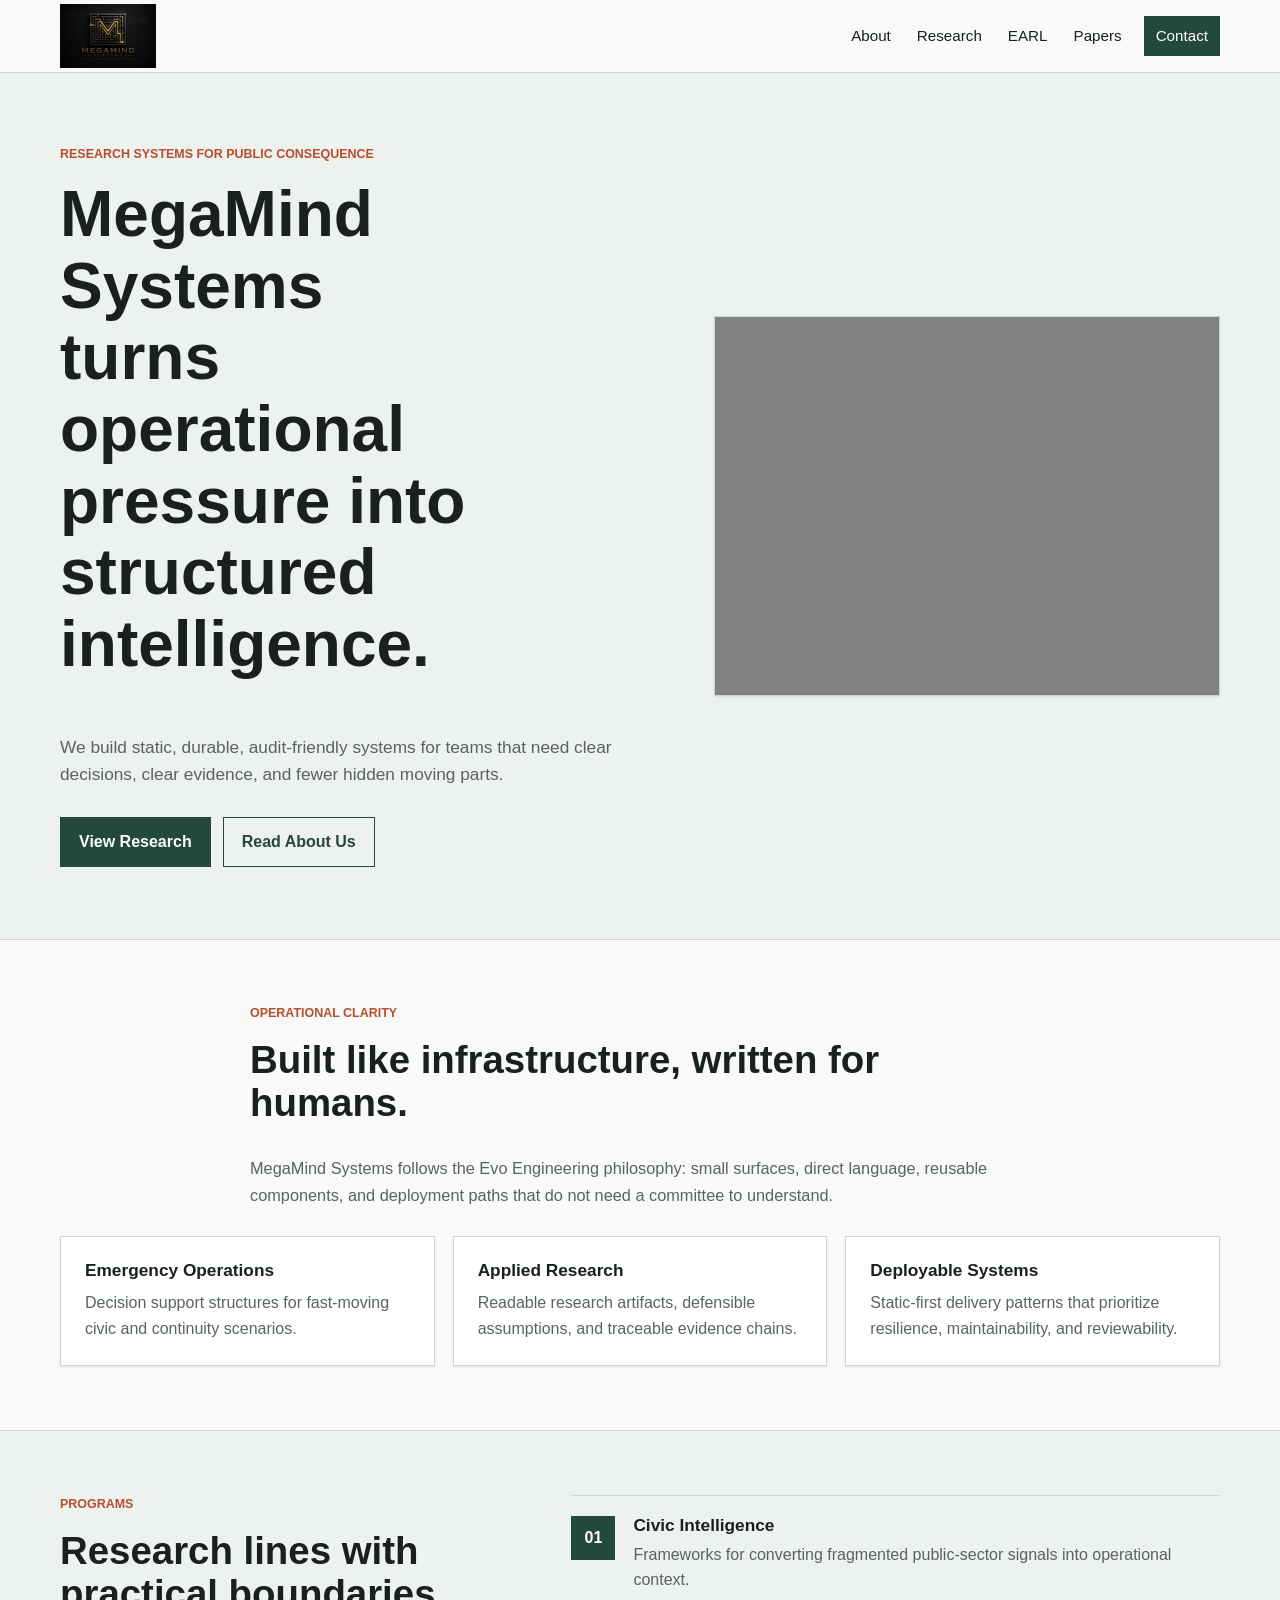
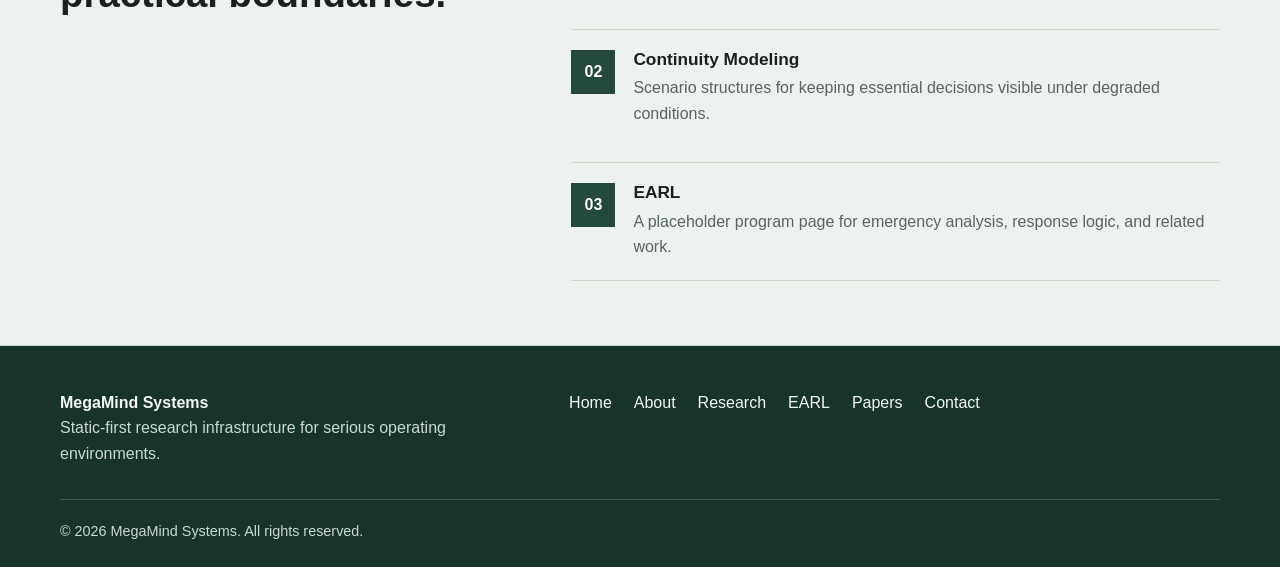
==== index.html @ a93fa143 "Initial MegaMind launch build" ====
<!doctype html>
<html lang="en">
  <head>
    <meta charset="utf-8">
    <meta name="viewport" content="width=device-width, initial-scale=1">
    <title>MegaMind Systems | Civic Intelligence for Operational Pressure</title>
    <meta name="description" content="MegaMind Systems builds clear, deployable research systems for emergency management, public-sector operations, and high-consequence decision support.">
    <link rel="canonical" href="https://megamindsystems.com/">
    <link rel="icon" href="images/megamind-favicon.svg" type="image/svg+xml">
    <link rel="icon" href="images/favicon-32.png" sizes="32x32" type="image/png">
    <link rel="icon" href="images/favicon-16.png" sizes="16x16" type="image/png">
    <link rel="apple-touch-icon" href="images/apple-touch-icon.png">
    <meta property="og:type" content="website">
    <meta property="og:title" content="MegaMind Systems">
    <meta property="og:description" content="Research-grade systems for operational pressure, civic intelligence, and emergency management workflows.">
    <meta property="og:url" content="https://megamindsystems.com/">
    <meta property="og:image" content="https://megamindsystems.com/images/logo-primary.webp">
    <meta name="twitter:card" content="summary_large_image">
    <meta name="twitter:title" content="MegaMind Systems">
    <meta name="twitter:description" content="Civic intelligence systems built for clarity, maintainability, and deployment.">
    <meta name="twitter:image" content="https://megamindsystems.com/images/logo-primary.webp">
    <link rel="stylesheet" href="css/main.css">
    <script type="application/ld+json">
      {
        "@context": "https://schema.org",
        "@type": "Organization",
        "name": "MegaMind Systems",
        "url": "https://megamindsystems.com/",
        "logo": "https://megamindsystems.com/images/logo-primary.webp",
        "description": "MegaMind Systems develops research systems for emergency management, civic operations, and high-consequence decision support.",
        "sameAs": []
      }
    </script>
  </head>
  <body>
    <a class="skip-link" href="#main">Skip to main content</a>
    <header class="site-header" data-header>
      <nav class="site-nav container" aria-label="Primary navigation">
        <a class="brand" href="index.html" aria-label="MegaMind Systems home">
          <img class="brand-mark" src="images/logo-primary.webp" width="1536" height="1024" alt="" aria-hidden="true">
          <span class="brand-text">MegaMind Systems</span>
        </a>
        <button class="nav-toggle" type="button" aria-expanded="false" aria-controls="primary-menu" data-nav-toggle>
          <span class="nav-toggle-line"></span>
          <span class="sr-only">Menu</span>
        </button>
        <div class="nav-menu" id="primary-menu" data-nav-menu>
          <a href="about.html">About</a>
          <a href="research.html">Research</a>
          <a href="earl.html">EARL</a>
          <a href="papers.html">Papers</a>
          <a class="nav-cta" href="contact.html">Contact</a>
        </div>
      </nav>
    </header>

    <main id="main">
      <section class="hero hero-home">
        <div class="container hero-grid">
          <div class="hero-copy">
            <p class="eyebrow">Research systems for public consequence</p>
            <h1>MegaMind Systems turns operational pressure into structured intelligence.</h1>
            <p class="hero-lede">We build static, durable, audit-friendly systems for teams that need clear decisions, clear evidence, and fewer hidden moving parts.</p>
            <div class="hero-actions">
              <a class="button button-primary" href="research.html">View Research</a>
              <a class="button button-secondary" href="about.html">Read About Us</a>
            </div>
          </div>
          <figure class="hero-media">
            <img src="images/home-lab-placeholder.webp" width="720" height="520" alt="Placeholder image of an operations research lab">
          </figure>
        </div>
      </section>

      <section class="section">
        <div class="container section-header">
          <p class="eyebrow">Operational clarity</p>
          <h2>Built like infrastructure, written for humans.</h2>
          <p>MegaMind Systems follows the Evo Engineering philosophy: small surfaces, direct language, reusable components, and deployment paths that do not need a committee to understand.</p>
        </div>
        <div class="container card-grid three">
          <article class="card">
            <h3>Emergency Operations</h3>
            <p>Decision support structures for fast-moving civic and continuity scenarios.</p>
          </article>
          <article class="card">
            <h3>Applied Research</h3>
            <p>Readable research artifacts, defensible assumptions, and traceable evidence chains.</p>
          </article>
          <article class="card">
            <h3>Deployable Systems</h3>
            <p>Static-first delivery patterns that prioritize resilience, maintainability, and reviewability.</p>
          </article>
        </div>
      </section>

      <section class="section section-muted">
        <div class="container split">
          <div>
            <p class="eyebrow">Programs</p>
            <h2>Research lines with practical boundaries.</h2>
          </div>
          <div class="stack">
            <article class="feature-row">
              <span class="feature-code">01</span>
              <div>
                <h3>Civic Intelligence</h3>
                <p>Frameworks for converting fragmented public-sector signals into operational context.</p>
              </div>
            </article>
            <article class="feature-row">
              <span class="feature-code">02</span>
              <div>
                <h3>Continuity Modeling</h3>
                <p>Scenario structures for keeping essential decisions visible under degraded conditions.</p>
              </div>
            </article>
            <article class="feature-row">
              <span class="feature-code">03</span>
              <div>
                <h3>EARL</h3>
                <p>A placeholder program page for emergency analysis, response logic, and related work.</p>
              </div>
            </article>
          </div>
        </div>
      </section>
    </main>

    <footer class="site-footer">
      <div class="container footer-grid">
        <div>
          <strong>MegaMind Systems</strong>
          <p>Static-first research infrastructure for serious operating environments.</p>
        </div>
        <nav aria-label="Footer navigation">
          <a href="index.html">Home</a>
          <a href="about.html">About</a>
          <a href="research.html">Research</a>
          <a href="earl.html">EARL</a>
          <a href="papers.html">Papers</a>
          <a href="contact.html">Contact</a>
        </nav>
      </div>
      <div class="container footer-bottom">
        <span>&copy; <span data-year>2026</span> MegaMind Systems. All rights reserved.</span>
      </div>
    </footer>
    <script src="js/site.js" defer></script>
  </body>
</html>
---- css/main.css ----
@import url("utilities.css");
@import url("nav.css");
@import url("hero.css");
@import url("sections.css");
@import url("cards.css");
@import url("responsive.css");

:root {
  color-scheme: light;
  --color-ink: #18211e;
  --color-muted: #58645f;
  --color-subtle: #eef2ef;
  --color-panel: #ffffff;
  --color-border: #cdd7d0;
  --color-field: #f7f9f7;
  --color-command: #23483c;
  --color-command-dark: #18332b;
  --color-accent: #b64e2f;
  --color-lab: #d8e4df;
  --shadow-sm: 0 1px 2px rgb(24 33 30 / 10%);
  --shadow-md: 0 14px 35px rgb(24 33 30 / 12%);
  --font-base: Arial, Helvetica, sans-serif;
  --max-width: 1160px;
  --header-height: 72px;
}

* {
  box-sizing: border-box;
}

html {
  scroll-behavior: smooth;
}

body {
  margin: 0;
  background: #f9faf8;
  color: var(--color-ink);
  font-family: var(--font-base);
  font-size: 16px;
  line-height: 1.6;
}

img {
  display: block;
  max-width: 100%;
  height: auto;
}

a {
  color: inherit;
}

h1,
h2,
h3,
p {
  margin-top: 0;
}

h1,
h2,
h3 {
  line-height: 1.12;
}

h1 {
  font-size: clamp(2.25rem, 5vw, 4.75rem);
  max-width: 12ch;
}

h2 {
  font-size: clamp(1.65rem, 3vw, 2.5rem);
}

h3 {
  font-size: 1.08rem;
}

main {
  min-height: 60vh;
}

.site-footer {
  background: var(--color-command-dark);
  color: #f4f8f5;
  padding: 44px 0 24px;
}

.footer-grid {
  display: grid;
  gap: 28px;
}

.footer-grid p {
  max-width: 38rem;
  margin-bottom: 0;
  color: #cbd8d1;
}

.footer-grid nav {
  display: flex;
  flex-wrap: wrap;
  gap: 14px 22px;
}

.footer-grid a {
  color: #f4f8f5;
  text-decoration: none;
}

.footer-grid a:hover {
  text-decoration: underline;
}

.footer-bottom {
  margin-top: 32px;
  padding-top: 20px;
  border-top: 1px solid rgb(244 248 245 / 18%);
  color: #cbd8d1;
  font-size: 0.9rem;
}
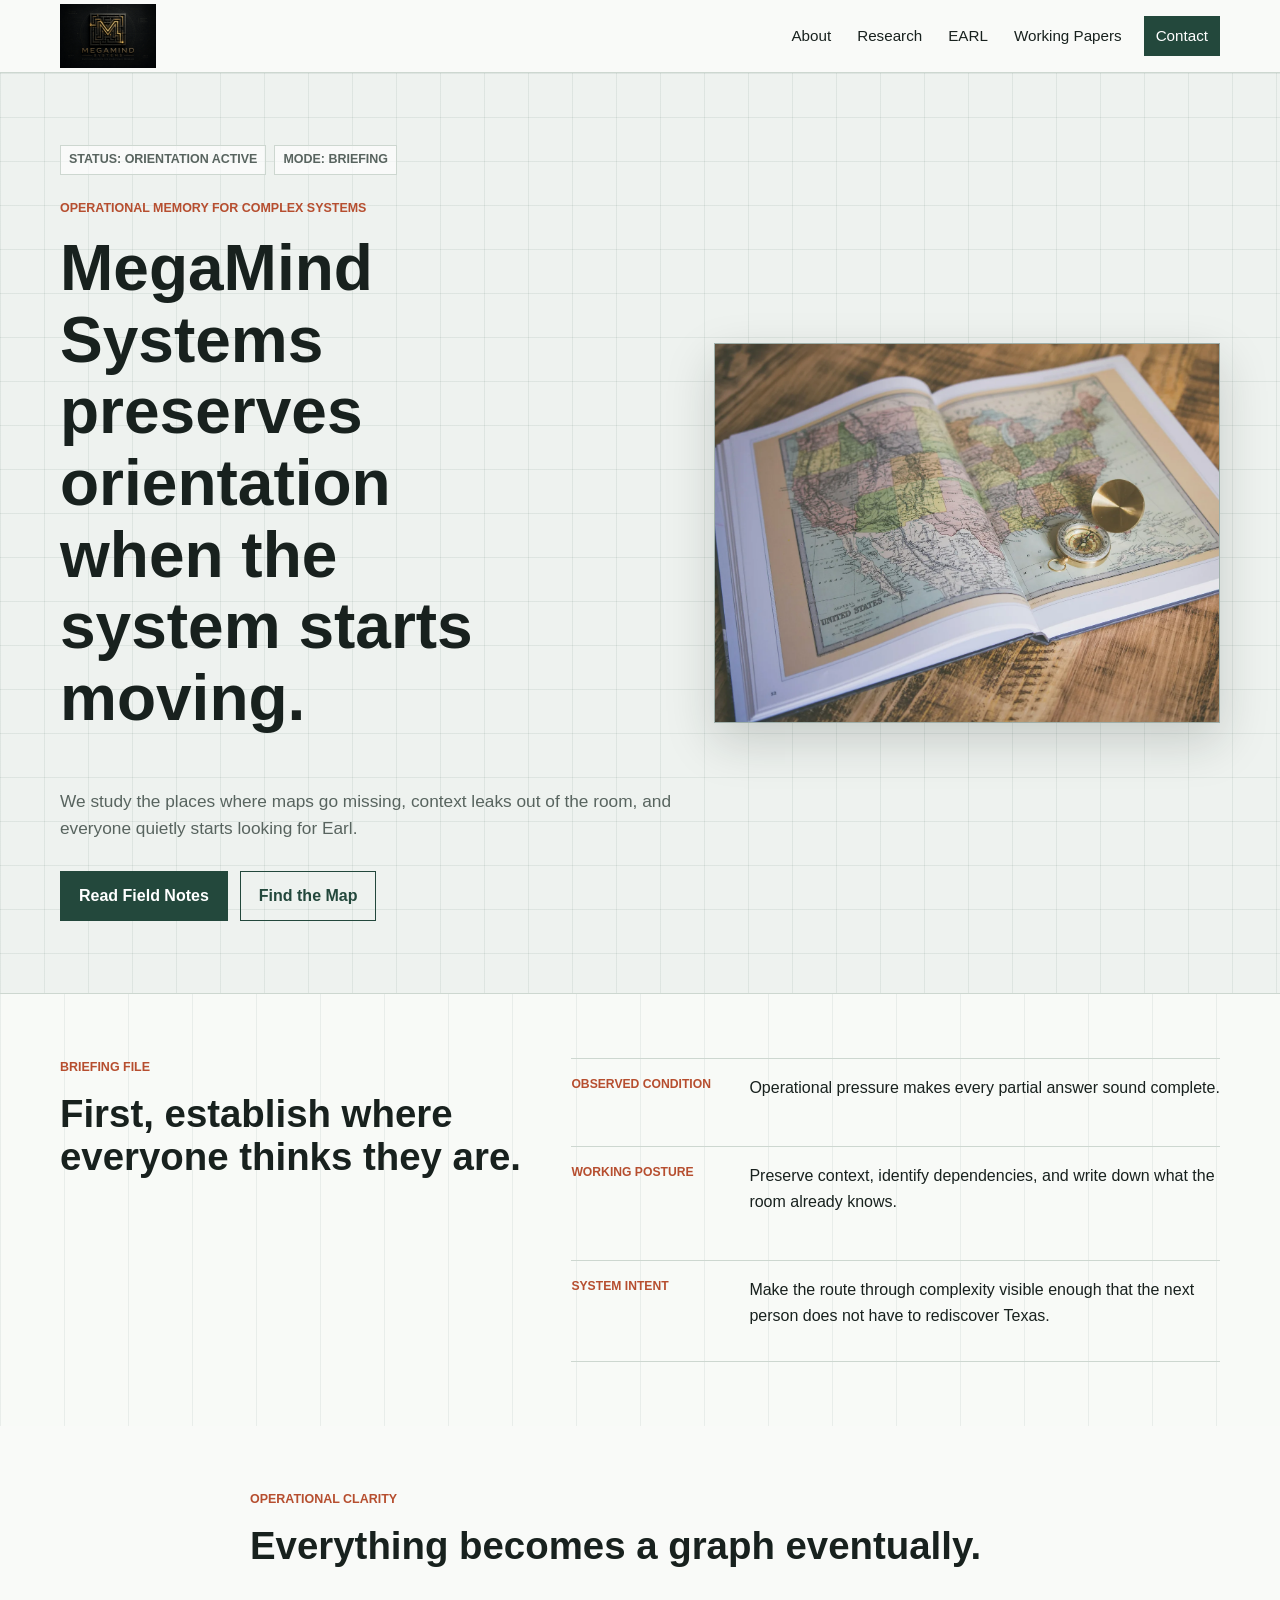
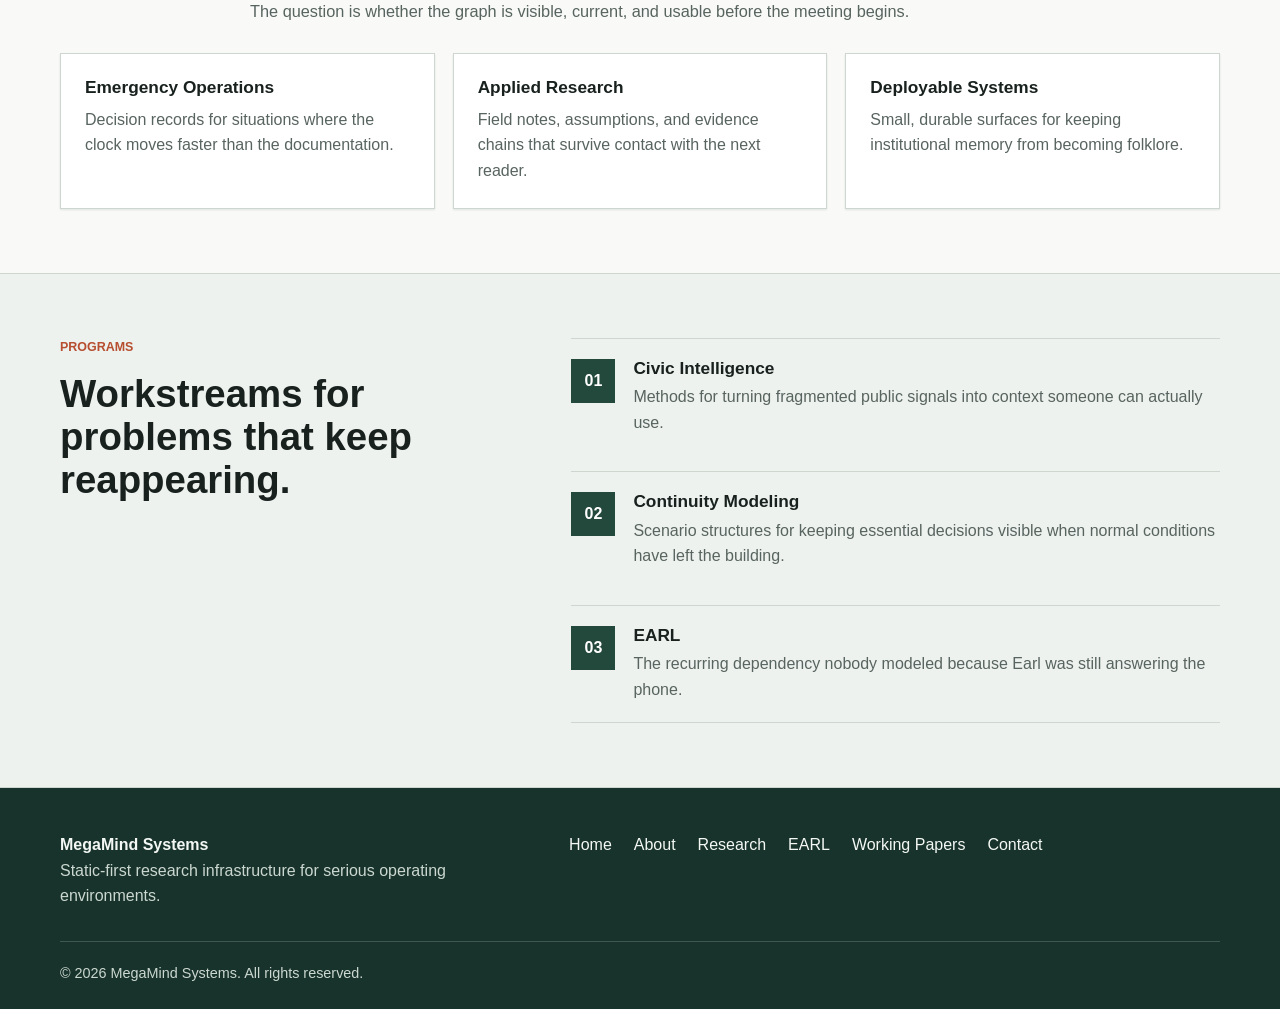
==== commit 013b0c4d: "Publish MegaMind archive architecture and WP-001" ====
--- a/index.html
+++ b/index.html
@@ -14,11 +14,11 @@
     <meta property="og:title" content="MegaMind Systems">
     <meta property="og:description" content="Research-grade systems for operational pressure, civic intelligence, and emergency management workflows.">
     <meta property="og:url" content="https://megamindsystems.com/">
-    <meta property="og:image" content="https://megamindsystems.com/images/logo-primary.webp">
+    <meta property="og:image" content="https://megamindsystems.com/images/og-megamind.webp">
     <meta name="twitter:card" content="summary_large_image">
     <meta name="twitter:title" content="MegaMind Systems">
     <meta name="twitter:description" content="Civic intelligence systems built for clarity, maintainability, and deployment.">
-    <meta name="twitter:image" content="https://megamindsystems.com/images/logo-primary.webp">
+    <meta name="twitter:image" content="https://megamindsystems.com/images/og-megamind.webp">
     <link rel="stylesheet" href="css/main.css">
     <script type="application/ld+json">
       {
@@ -48,48 +48,75 @@
           <a href="about.html">About</a>
           <a href="research.html">Research</a>
           <a href="earl.html">EARL</a>
-          <a href="papers.html">Papers</a>
+          <a href="papers.html">Working Papers</a>
           <a class="nav-cta" href="contact.html">Contact</a>
         </div>
       </nav>
     </header>
 
     <main id="main">
-      <section class="hero hero-home">
+      <section class="hero hero-home hero-atmospheric hero-briefing">
         <div class="container hero-grid">
           <div class="hero-copy">
-            <p class="eyebrow">Research systems for public consequence</p>
-            <h1>MegaMind Systems turns operational pressure into structured intelligence.</h1>
-            <p class="hero-lede">We build static, durable, audit-friendly systems for teams that need clear decisions, clear evidence, and fewer hidden moving parts.</p>
+            <div class="briefing-strip" aria-label="Operational status">
+              <span>Status: Orientation Active</span>
+              <span>Mode: Briefing</span>
+            </div>
+            <p class="eyebrow">Operational memory for complex systems</p>
+            <h1>MegaMind Systems preserves orientation when the system starts moving.</h1>
+            <p class="hero-lede">We study the places where maps go missing, context leaks out of the room, and everyone quietly starts looking for Earl.</p>
             <div class="hero-actions">
-              <a class="button button-primary" href="research.html">View Research</a>
-              <a class="button button-secondary" href="about.html">Read About Us</a>
+              <a class="button button-primary" href="research.html">Read Field Notes</a>
+              <a class="button button-secondary" href="about.html">Find the Map</a>
             </div>
           </div>
           <figure class="hero-media">
-            <img src="images/home-lab-placeholder.webp" width="720" height="520" alt="Placeholder image of an operations research lab">
+            <img src="images/about-hero.webp" width="1600" height="1067" alt="Placeholder image of an operations research lab">
           </figure>
+        </div>
+      </section>
+
+      <section class="section section-archive">
+        <div class="container split">
+          <div>
+            <p class="eyebrow">Briefing file</p>
+            <h2>First, establish where everyone thinks they are.</h2>
+          </div>
+          <div class="record-grid">
+            <article class="record-row">
+              <span class="record-label">Observed condition</span>
+              <p>Operational pressure makes every partial answer sound complete.</p>
+            </article>
+            <article class="record-row">
+              <span class="record-label">Working posture</span>
+              <p>Preserve context, identify dependencies, and write down what the room already knows.</p>
+            </article>
+            <article class="record-row">
+              <span class="record-label">System intent</span>
+              <p>Make the route through complexity visible enough that the next person does not have to rediscover Texas.</p>
+            </article>
+          </div>
         </div>
       </section>
 
       <section class="section">
         <div class="container section-header">
           <p class="eyebrow">Operational clarity</p>
-          <h2>Built like infrastructure, written for humans.</h2>
-          <p>MegaMind Systems follows the Evo Engineering philosophy: small surfaces, direct language, reusable components, and deployment paths that do not need a committee to understand.</p>
+          <h2>Everything becomes a graph eventually.</h2>
+          <p>The question is whether the graph is visible, current, and usable before the meeting begins.</p>
         </div>
         <div class="container card-grid three">
           <article class="card">
             <h3>Emergency Operations</h3>
-            <p>Decision support structures for fast-moving civic and continuity scenarios.</p>
+            <p>Decision records for situations where the clock moves faster than the documentation.</p>
           </article>
           <article class="card">
             <h3>Applied Research</h3>
-            <p>Readable research artifacts, defensible assumptions, and traceable evidence chains.</p>
+            <p>Field notes, assumptions, and evidence chains that survive contact with the next reader.</p>
           </article>
           <article class="card">
             <h3>Deployable Systems</h3>
-            <p>Static-first delivery patterns that prioritize resilience, maintainability, and reviewability.</p>
+            <p>Small, durable surfaces for keeping institutional memory from becoming folklore.</p>
           </article>
         </div>
       </section>
@@ -98,28 +125,28 @@
         <div class="container split">
           <div>
             <p class="eyebrow">Programs</p>
-            <h2>Research lines with practical boundaries.</h2>
+            <h2>Workstreams for problems that keep reappearing.</h2>
           </div>
           <div class="stack">
             <article class="feature-row">
               <span class="feature-code">01</span>
               <div>
                 <h3>Civic Intelligence</h3>
-                <p>Frameworks for converting fragmented public-sector signals into operational context.</p>
+                <p>Methods for turning fragmented public signals into context someone can actually use.</p>
               </div>
             </article>
             <article class="feature-row">
               <span class="feature-code">02</span>
               <div>
                 <h3>Continuity Modeling</h3>
-                <p>Scenario structures for keeping essential decisions visible under degraded conditions.</p>
+                <p>Scenario structures for keeping essential decisions visible when normal conditions have left the building.</p>
               </div>
             </article>
             <article class="feature-row">
               <span class="feature-code">03</span>
               <div>
                 <h3>EARL</h3>
-                <p>A placeholder program page for emergency analysis, response logic, and related work.</p>
+                <p>The recurring dependency nobody modeled because Earl was still answering the phone.</p>
               </div>
             </article>
           </div>
@@ -138,7 +165,7 @@
           <a href="about.html">About</a>
           <a href="research.html">Research</a>
           <a href="earl.html">EARL</a>
-          <a href="papers.html">Papers</a>
+          <a href="papers.html">Working Papers</a>
           <a href="contact.html">Contact</a>
         </nav>
       </div>
--- a/css/main.css
+++ b/css/main.css
@@ -3,6 +3,7 @@
 @import url("hero.css");
 @import url("sections.css");
 @import url("cards.css");
+@import url("publication.css");
 @import url("responsive.css");
 
 :root {
